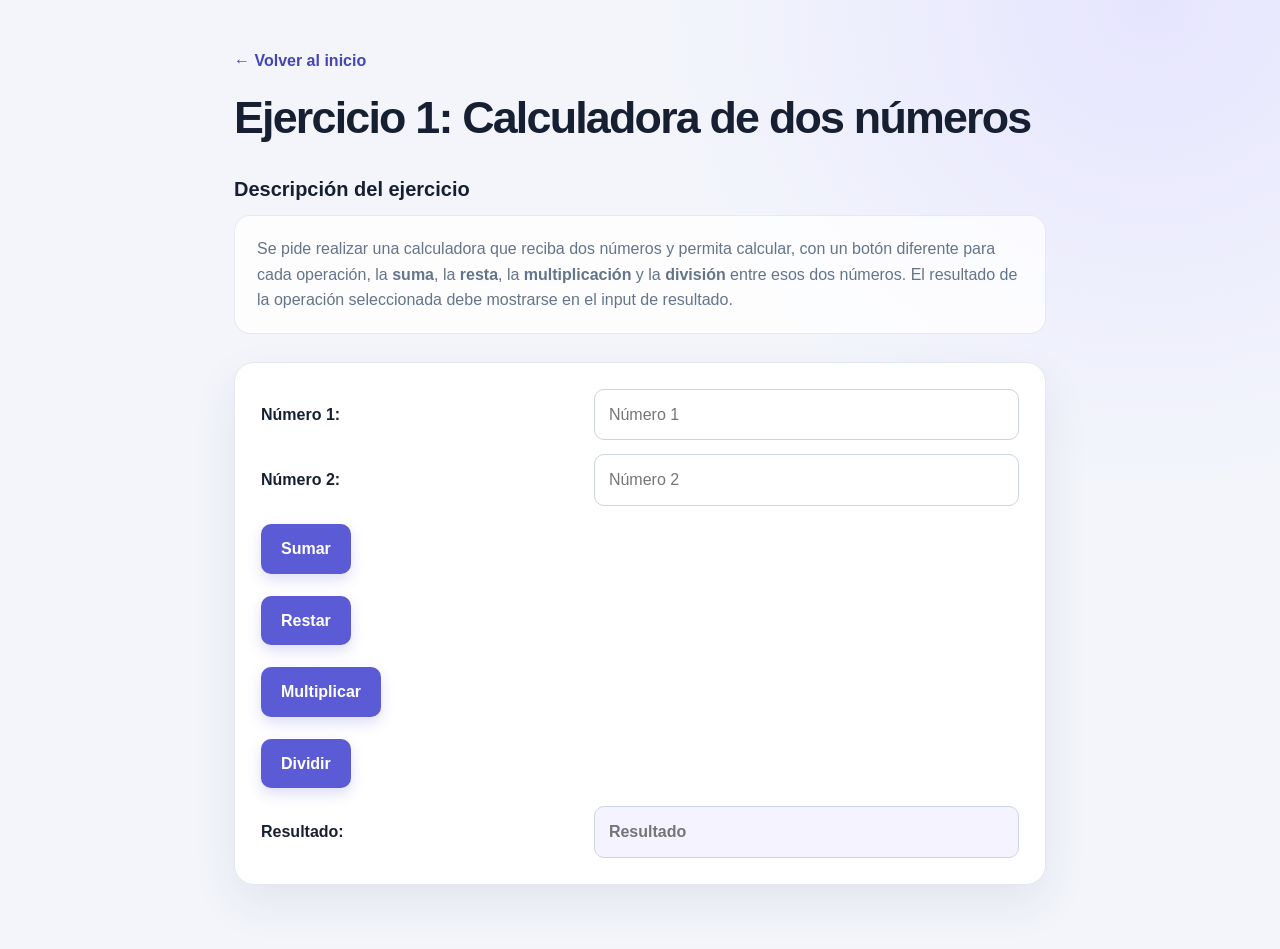
==== Taller_DOM_Basicos/calculadora.html @ 4b4f57af "first commit" ====
<!DOCTYPE html>
<html lang="es">
<head>
  <meta charset="UTF-8">
  <meta name="viewport" content="width=device-width, initial-scale=1.0">
  <title>Ejercicio 1: Calculadora</title>
  <link rel="stylesheet" href="css/style.css">
</head>
<body>

  <a href="index.html">&larr; Volver al inicio</a>

  <h1>Ejercicio 1: Calculadora de dos números</h1>

  <h2>Descripción del ejercicio</h2>
  <p>
    Se pide realizar una calculadora que reciba dos números y permita calcular,
    con un botón diferente para cada operación, la <strong>suma</strong>, la
    <strong>resta</strong>, la <strong>multiplicación</strong> y la
    <strong>división</strong> entre esos dos números. El resultado de la
    operación seleccionada debe mostrarse en el input de resultado.
  </p>

  <!--
    Instrucciones:
    1. Los inputs de este formulario no tienen id ni name: debes acceder a ellos
       desde tu JS usando el DOM (por ejemplo querySelectorAll('input') y la
       posición de cada campo, o recorriendo el formulario).
    2. Agrega el atributo onclick a cada botón, apuntando a una función distinta
       de tu JS (sumar, restar, multiplicar, dividir).
    3. Valida en tu JS qué pasa si se intenta dividir por cero.
    4. Crea y vincula tu propio CSS y tu propio JS.
  -->

  <form>
    <label for="num1">Número 1:</label>
    <input type="number" id="num1" placeholder="Número 1">

    <label for="num2">Número 2:</label>
    <input type="number" id="num2" placeholder="Número 2">

    <button type="button" onclick="sumar()">Sumar</button>
    <button type="button" onclick="restar()">Restar</button>
    <button type="button" onclick="multi()">Multiplicar</button>
    <button type="button" onclick="divi()">Dividir</button>

    <label for="resultado1">Resultado:</label>
    <input type="text" id="resultado1" placeholder="Resultado" readonly>
  </form>

  <script src="js/calculadora.js"></script>
</body>
</html>
---- Taller_DOM_Basicos/css/style.css ----
:root {
  color-scheme: light;
  --ink: #172033;
  --muted: #64748b;
  --brand: #5b5bd6;
  --brand-dark: #4545b5;
  --surface: #ffffff;
  --line: #e2e8f0;
  --background: #f3f5fb;
}

* {
  box-sizing: border-box;
}

body {
  max-width: 860px;
  margin: 0 auto;
  padding: 48px 24px 64px;
  color: var(--ink);
  background:
    radial-gradient(circle at 90% 0%, #e6e5ff 0, transparent 30rem),
    var(--background);
  font-family: Inter, "Segoe UI", Arial, sans-serif;
  line-height: 1.6;
}

a {
  color: var(--brand-dark);
  font-weight: 650;
  text-decoration: none;
}

a:hover {
  text-decoration: underline;
}

body > a:first-child {
  display: inline-flex;
  margin-bottom: 18px;
  align-items: center;
  gap: 8px;
}

h1 {
  margin: 0 0 24px;
  font-size: clamp(2rem, 5vw, 2.8rem);
  line-height: 1.15;
  letter-spacing: -0.04em;
}

h2 {
  margin: 30px 0 10px;
  font-size: 1.25rem;
}

p {
  color: var(--muted);
}

body > p {
  margin: 0 0 28px;
  padding: 20px 22px;
  border: 1px solid rgba(226, 232, 240, 0.9);
  border-radius: 16px;
  background: rgba(255, 255, 255, 0.78);
}

form {
  display: grid;
  grid-template-columns: minmax(0, 1fr) minmax(0, 1.35fr);
  align-items: center;
  gap: 14px 18px;
  padding: 26px;
  border: 1px solid var(--line);
  border-radius: 20px;
  background: var(--surface);
  box-shadow: 0 18px 45px rgba(37, 45, 80, 0.08);
}

label {
  font-weight: 650;
}

input {
  width: 100%;
  min-width: 0;
  padding: 12px 14px;
  border: 1px solid #cbd5e1;
  border-radius: 10px;
  color: var(--ink);
  background: #fff;
  font: inherit;
  transition: border-color 150ms ease, box-shadow 150ms ease;
}

input:focus {
  outline: none;
  border-color: var(--brand);
  box-shadow: 0 0 0 3px rgba(91, 91, 214, 0.15);
}

input[readonly] {
  color: var(--brand-dark);
  background: #f4f3ff;
  font-weight: 700;
}

button {
  grid-column: 1 / -1;
  justify-self: start;
  margin: 4px 0;
  padding: 12px 20px;
  border: 0;
  border-radius: 10px;
  color: #fff;
  background: var(--brand);
  box-shadow: 0 6px 14px rgba(91, 91, 214, 0.2);
  cursor: pointer;
  font: inherit;
  font-weight: 700;
  transition: background 150ms ease, transform 150ms ease;
}

button:hover {
  background: var(--brand-dark);
  transform: translateY(-1px);
}

button:focus-visible,
a:focus-visible {
  outline: 3px solid #a5b4fc;
  outline-offset: 3px;
}

ul {
  display: grid;
  gap: 12px;
  margin: 0;
  padding: 0;
  list-style: none;
}

li a {
  display: block;
  padding: 18px 20px;
  border: 1px solid var(--line);
  border-radius: 14px;
  background: var(--surface);
  box-shadow: 0 8px 24px rgba(37, 45, 80, 0.05);
  transition: border-color 150ms ease, transform 150ms ease;
}

li a:hover {
  border-color: #b7b7f4;
  text-decoration: none;
  transform: translateY(-2px);
}

table {
  width: 100%;
  margin-top: 16px;
  overflow: hidden;
  border: 1px solid var(--line);
  border-collapse: separate;
  border-spacing: 0;
  border-radius: 16px;
  background: var(--surface);
  box-shadow: 0 12px 32px rgba(37, 45, 80, 0.06);
}

th,
td {
  padding: 13px 18px;
  border-bottom: 1px solid var(--line);
  text-align: left;
}

th {
  color: #fff;
  background: var(--brand);
}

tbody tr:last-child td {
  border-bottom: 0;
}

tbody tr:nth-child(even) {
  background: #f8f9ff;
}

td:last-child {
  color: var(--brand-dark);
  font-weight: 650;
}

@media (max-width: 600px) {
  body {
    padding: 30px 16px 44px;
  }

  form {
    grid-template-columns: 1fr;
    gap: 8px;
    padding: 20px;
  }

  label:not(:first-child) {
    margin-top: 8px;
  }

  button {
    justify-self: stretch;
  }

  th,
  td {
    padding: 11px 12px;
  }
}
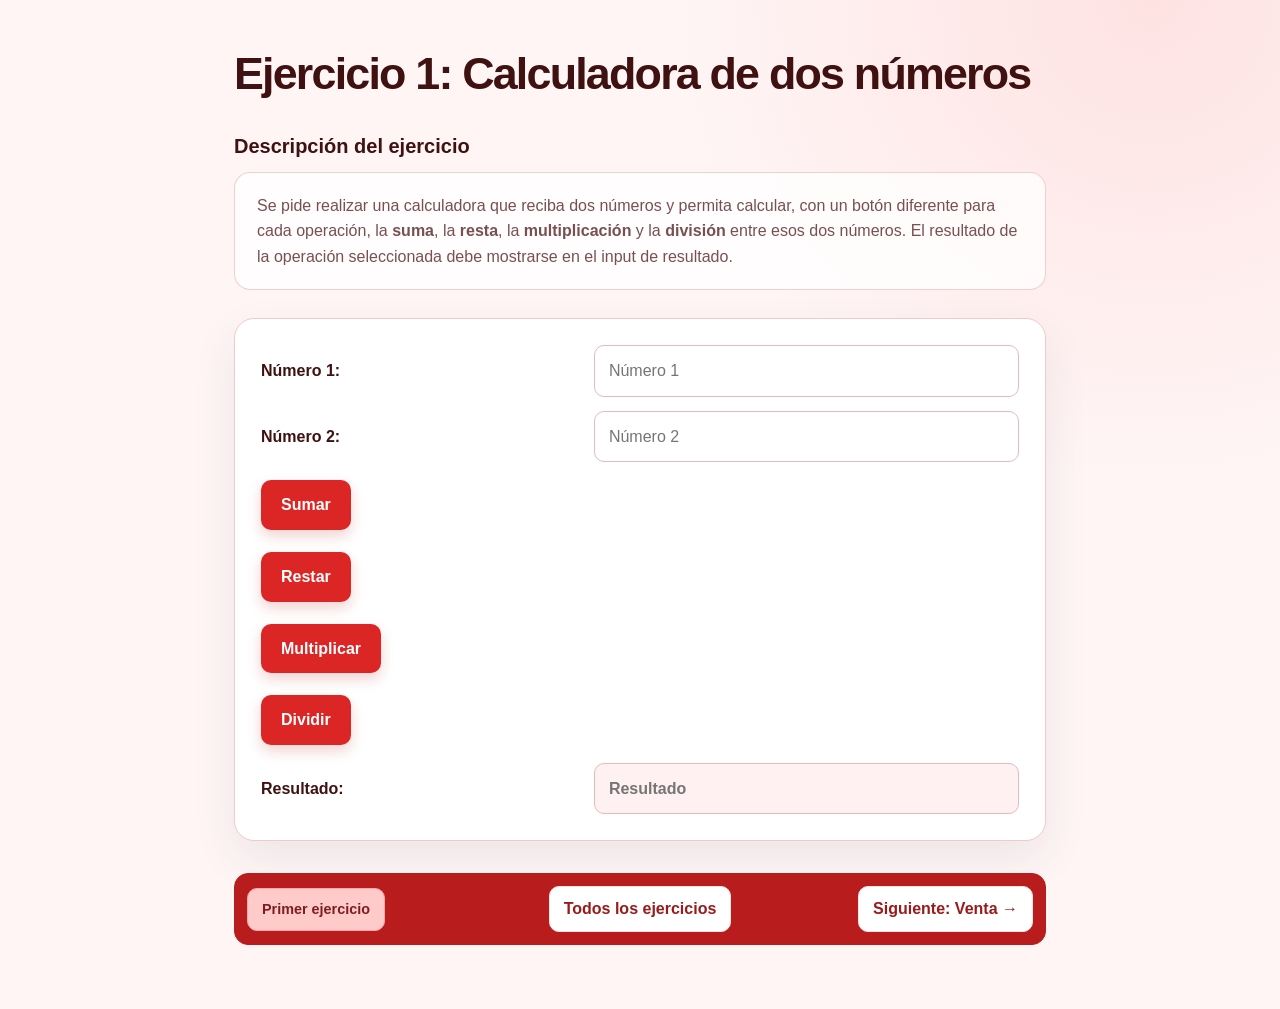
==== commit b4c32d5b: "Move exercise navigation below content and apply red theme Co-authored-by: Copilot <223556219+Copilo" ====
--- a/Taller_DOM_Basicos/calculadora.html
+++ b/Taller_DOM_Basicos/calculadora.html
@@ -4,11 +4,9 @@
   <meta charset="UTF-8">
   <meta name="viewport" content="width=device-width, initial-scale=1.0">
   <title>Ejercicio 1: Calculadora</title>
-  <link rel="stylesheet" href="css/style.css">
+  <link rel="stylesheet" href="./css/style.css">
 </head>
 <body>
-
-  <a href="index.html">&larr; Volver al inicio</a>
 
   <h1>Ejercicio 1: Calculadora de dos números</h1>
 
@@ -48,6 +46,12 @@
     <input type="text" id="resultado1" placeholder="Resultado" readonly>
   </form>
 
-  <script src="js/calculadora.js"></script>
+  <nav class="exercise-nav" aria-label="Navegación entre ejercicios">
+    <span class="exercise-nav__edge" aria-disabled="true">Primer ejercicio</span>
+    <a class="exercise-nav__home" href="./index.html">Todos los ejercicios</a>
+    <a class="exercise-nav__next" href="./venta.html">Siguiente: Venta &rarr;</a>
+  </nav>
+
+  <script src="./js/calculadora.js"></script>
 </body>
 </html>
--- a/Taller_DOM_Basicos/css/style.css
+++ b/Taller_DOM_Basicos/css/style.css
@@ -1,12 +1,12 @@
 :root {
   color-scheme: light;
-  --ink: #172033;
-  --muted: #64748b;
-  --brand: #5b5bd6;
-  --brand-dark: #4545b5;
+  --ink: #3f1111;
+  --muted: #795050;
+  --brand: #dc2626;
+  --brand-dark: #991b1b;
   --surface: #ffffff;
-  --line: #e2e8f0;
-  --background: #f3f5fb;
+  --line: #f1caca;
+  --background: #fff5f5;
 }
 
 * {
@@ -19,7 +19,7 @@
   padding: 48px 24px 64px;
   color: var(--ink);
   background:
-    radial-gradient(circle at 90% 0%, #e6e5ff 0, transparent 30rem),
+    radial-gradient(circle at 90% 0%, #fee2e2 0, transparent 30rem),
     var(--background);
   font-family: Inter, "Segoe UI", Arial, sans-serif;
   line-height: 1.6;
@@ -42,6 +42,62 @@
   gap: 8px;
 }
 
+.exercise-nav {
+  display: grid;
+  grid-template-columns: 1fr auto 1fr;
+  align-items: center;
+  gap: 12px;
+  margin-top: 32px;
+  padding: 12px;
+  border: 1px solid #b91c1c;
+  border-radius: 14px;
+  background: #b91c1c;
+}
+
+.exercise-nav a,
+.exercise-nav__edge {
+  display: inline-flex;
+  min-height: 42px;
+  align-items: center;
+  justify-content: center;
+  padding: 9px 14px;
+  border: 1px solid #fee2e2;
+  border-radius: 10px;
+  color: #991b1b;
+  background: #fff;
+  font-weight: 700;
+  text-align: center;
+  transition: color 150ms ease, background 150ms ease, transform 150ms ease;
+}
+
+.exercise-nav a:hover {
+  color: #991b1b;
+  background: #fee2e2;
+  text-decoration: none;
+  transform: translateY(-1px);
+}
+
+.exercise-nav__previous,
+.exercise-nav__edge:first-child {
+  justify-self: start;
+}
+
+.exercise-nav__home {
+  justify-self: center;
+}
+
+.exercise-nav__next,
+.exercise-nav__edge:last-child {
+  justify-self: end;
+}
+
+.exercise-nav__edge {
+  border-color: #fca5a5;
+  color: #7f1d1d;
+  background: #fecaca;
+  font-size: 0.9rem;
+}
+
 h1 {
   margin: 0 0 24px;
   font-size: clamp(2rem, 5vw, 2.8rem);
@@ -61,7 +117,7 @@
 body > p {
   margin: 0 0 28px;
   padding: 20px 22px;
-  border: 1px solid rgba(226, 232, 240, 0.9);
+  border: 1px solid rgba(241, 202, 202, 0.9);
   border-radius: 16px;
   background: rgba(255, 255, 255, 0.78);
 }
@@ -86,7 +142,7 @@
   width: 100%;
   min-width: 0;
   padding: 12px 14px;
-  border: 1px solid #cbd5e1;
+  border: 1px solid #e6baba;
   border-radius: 10px;
   color: var(--ink);
   background: #fff;
@@ -97,12 +153,12 @@
 input:focus {
   outline: none;
   border-color: var(--brand);
-  box-shadow: 0 0 0 3px rgba(91, 91, 214, 0.15);
+  box-shadow: 0 0 0 3px rgba(220, 38, 38, 0.15);
 }
 
 input[readonly] {
   color: var(--brand-dark);
-  background: #f4f3ff;
+  background: #fff1f2;
   font-weight: 700;
 }
 
@@ -115,7 +171,7 @@
   border-radius: 10px;
   color: #fff;
   background: var(--brand);
-  box-shadow: 0 6px 14px rgba(91, 91, 214, 0.2);
+  box-shadow: 0 6px 14px rgba(185, 28, 28, 0.2);
   cursor: pointer;
   font: inherit;
   font-weight: 700;
@@ -129,7 +185,7 @@
 
 button:focus-visible,
 a:focus-visible {
-  outline: 3px solid #a5b4fc;
+  outline: 3px solid #fca5a5;
   outline-offset: 3px;
 }
 
@@ -152,7 +208,7 @@
 }
 
 li a:hover {
-  border-color: #b7b7f4;
+  border-color: #ef4444;
   text-decoration: none;
   transform: translateY(-2px);
 }
@@ -186,7 +242,7 @@
 }
 
 tbody tr:nth-child(even) {
-  background: #f8f9ff;
+  background: #fff5f5;
 }
 
 td:last-child {
@@ -205,6 +261,34 @@
     padding: 20px;
   }
 
+  .exercise-nav {
+    grid-template-columns: 1fr 1fr;
+  }
+
+  .exercise-nav__home {
+    grid-column: 1 / -1;
+    grid-row: 1;
+  }
+
+  .exercise-nav__previous,
+  .exercise-nav__edge:first-child {
+    grid-column: 1;
+    grid-row: 2;
+  }
+
+  .exercise-nav__next,
+  .exercise-nav__edge:last-child {
+    grid-column: 2;
+    grid-row: 2;
+  }
+
+  .exercise-nav a,
+  .exercise-nav__edge {
+    width: 100%;
+    padding: 8px;
+    font-size: 0.85rem;
+  }
+
   label:not(:first-child) {
     margin-top: 8px;
   }
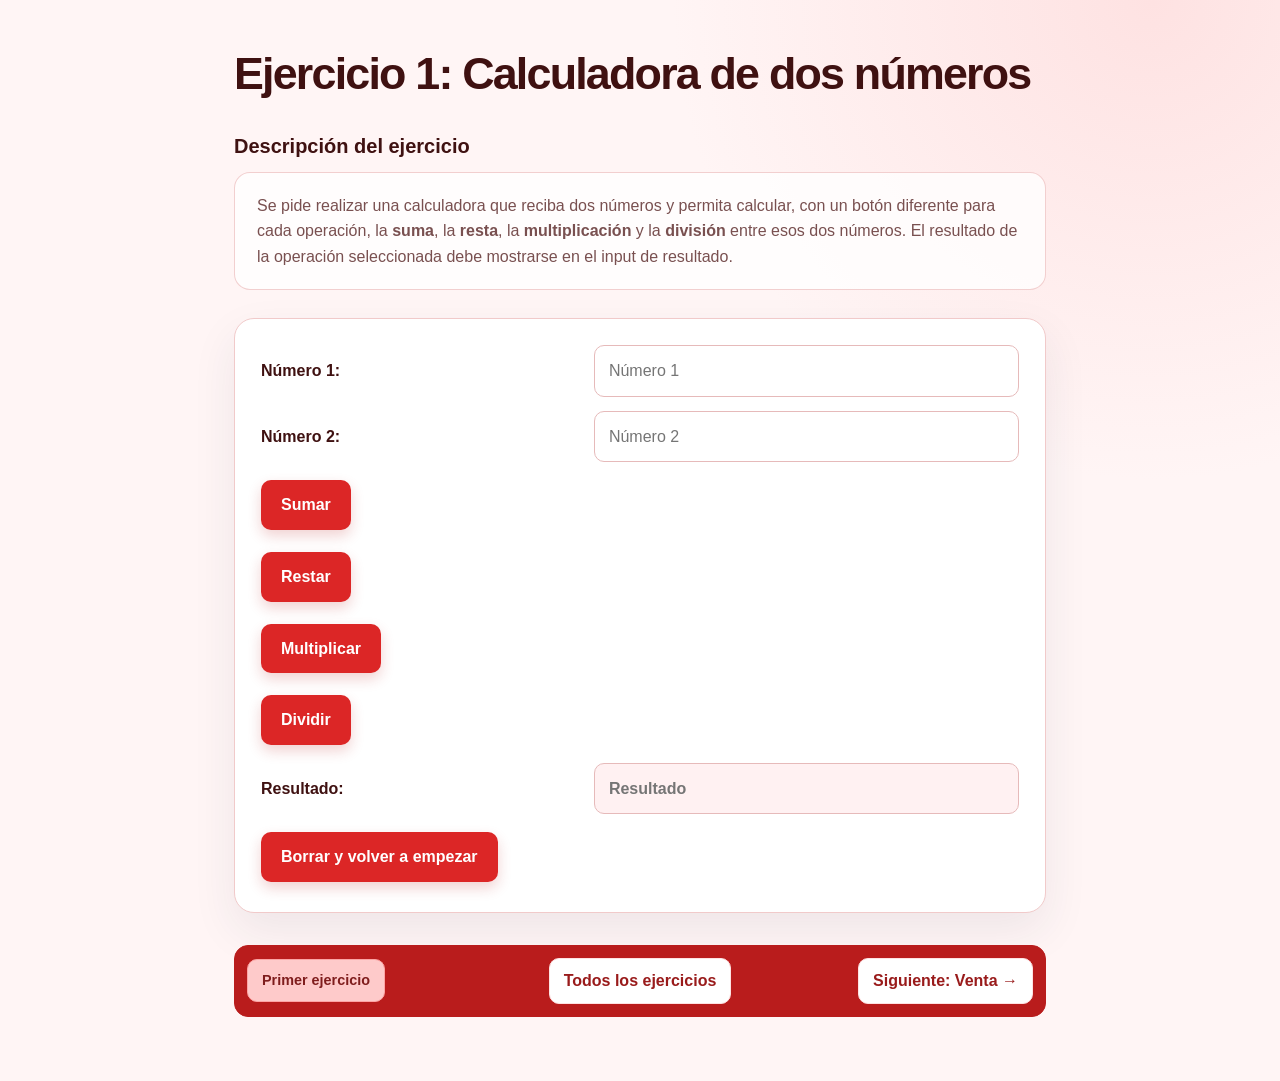
==== commit ea9f0710: "Add reset controls and format event budget in COP Co-authored-by: Copilot <223556219+Copilot@users.n" ====
--- a/Taller_DOM_Basicos/calculadora.html
+++ b/Taller_DOM_Basicos/calculadora.html
@@ -44,6 +44,8 @@
 
     <label for="resultado1">Resultado:</label>
     <input type="text" id="resultado1" placeholder="Resultado" readonly>
+
+    <button type="reset">Borrar y volver a empezar</button>
   </form>
 
   <nav class="exercise-nav" aria-label="Navegación entre ejercicios">
